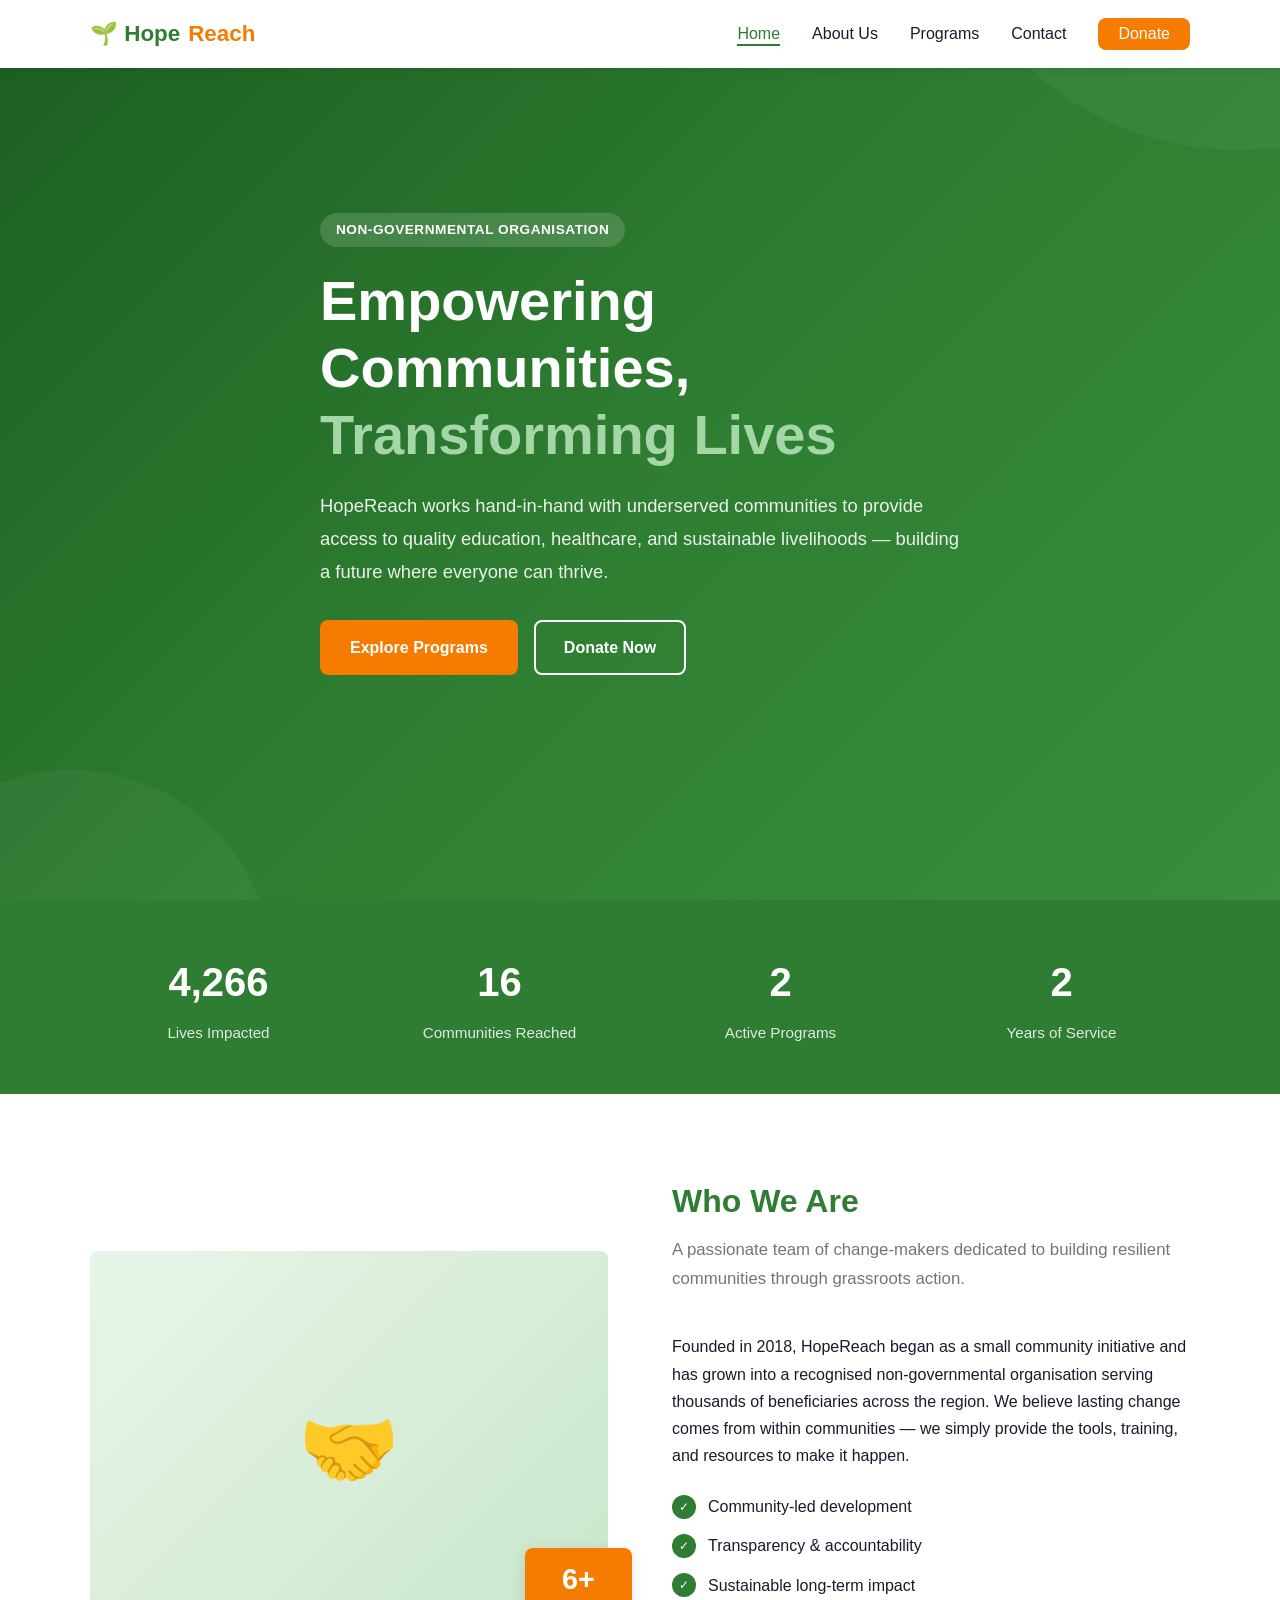
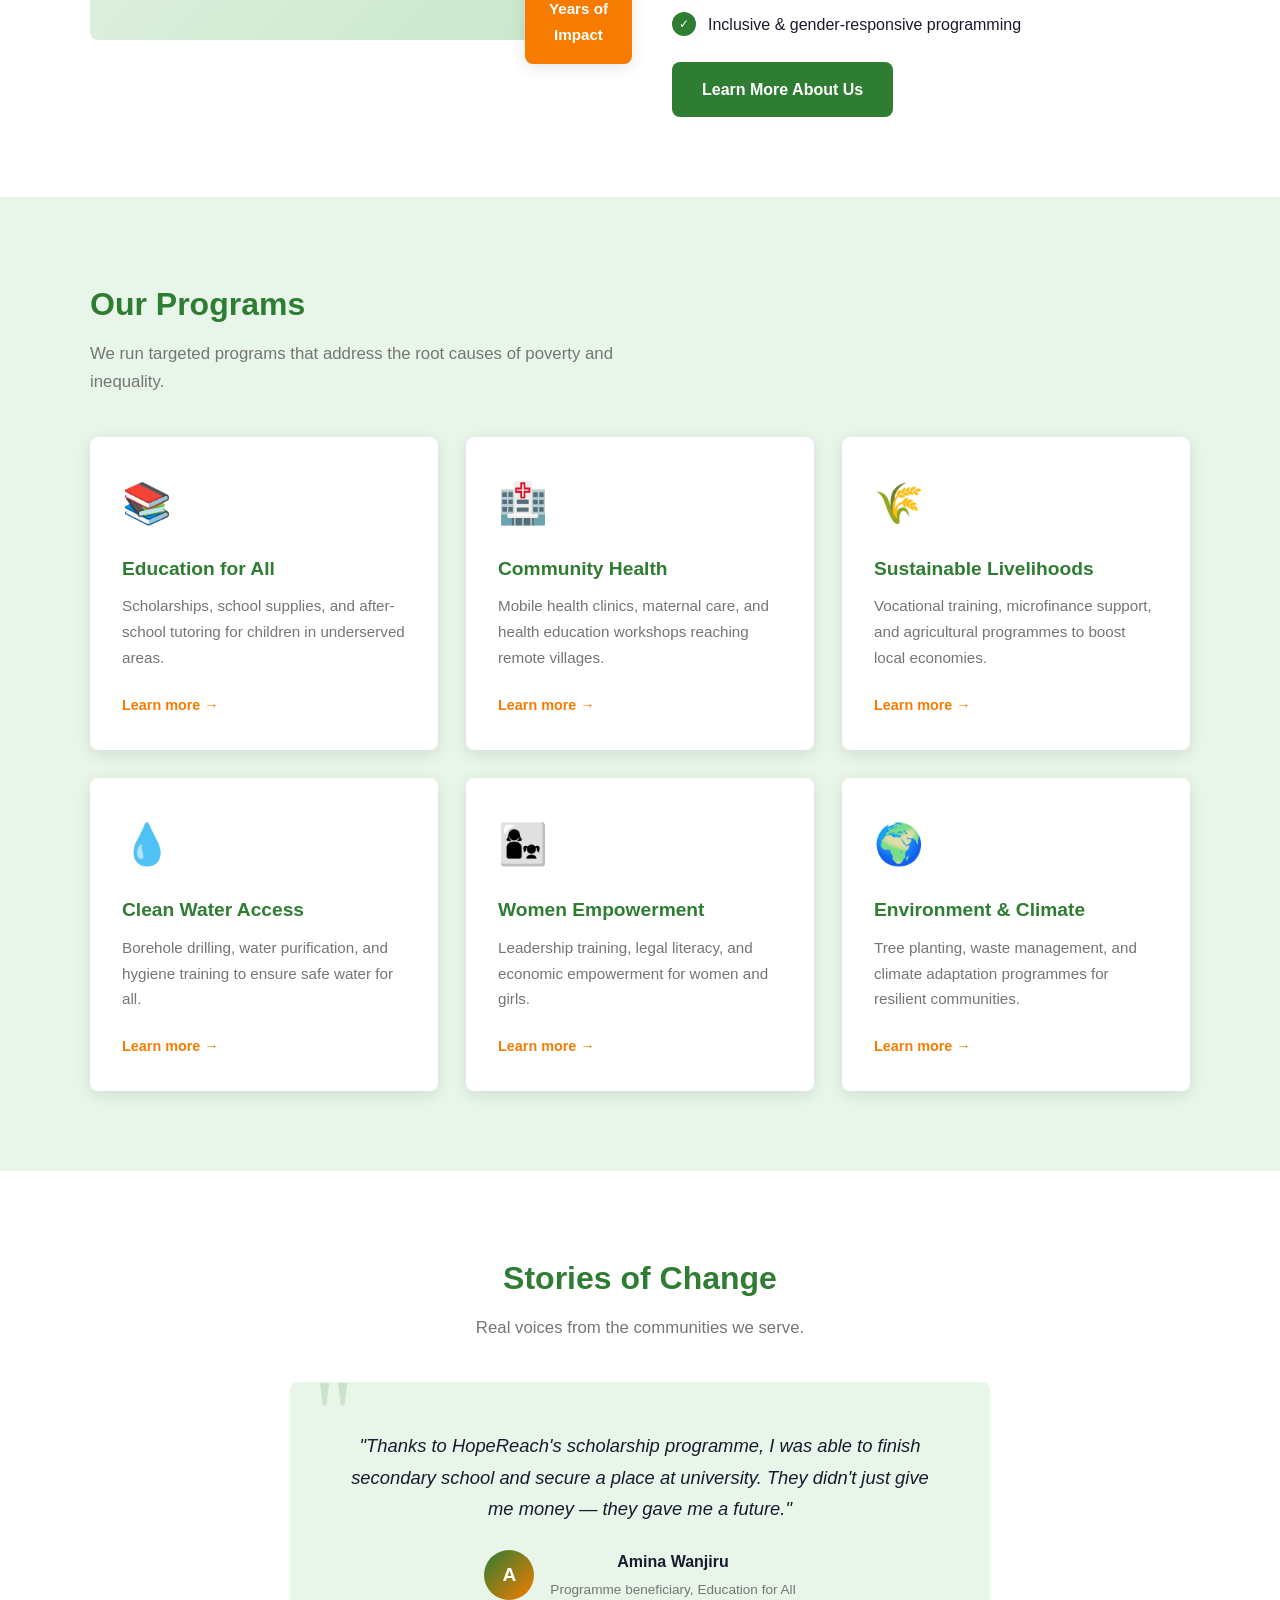
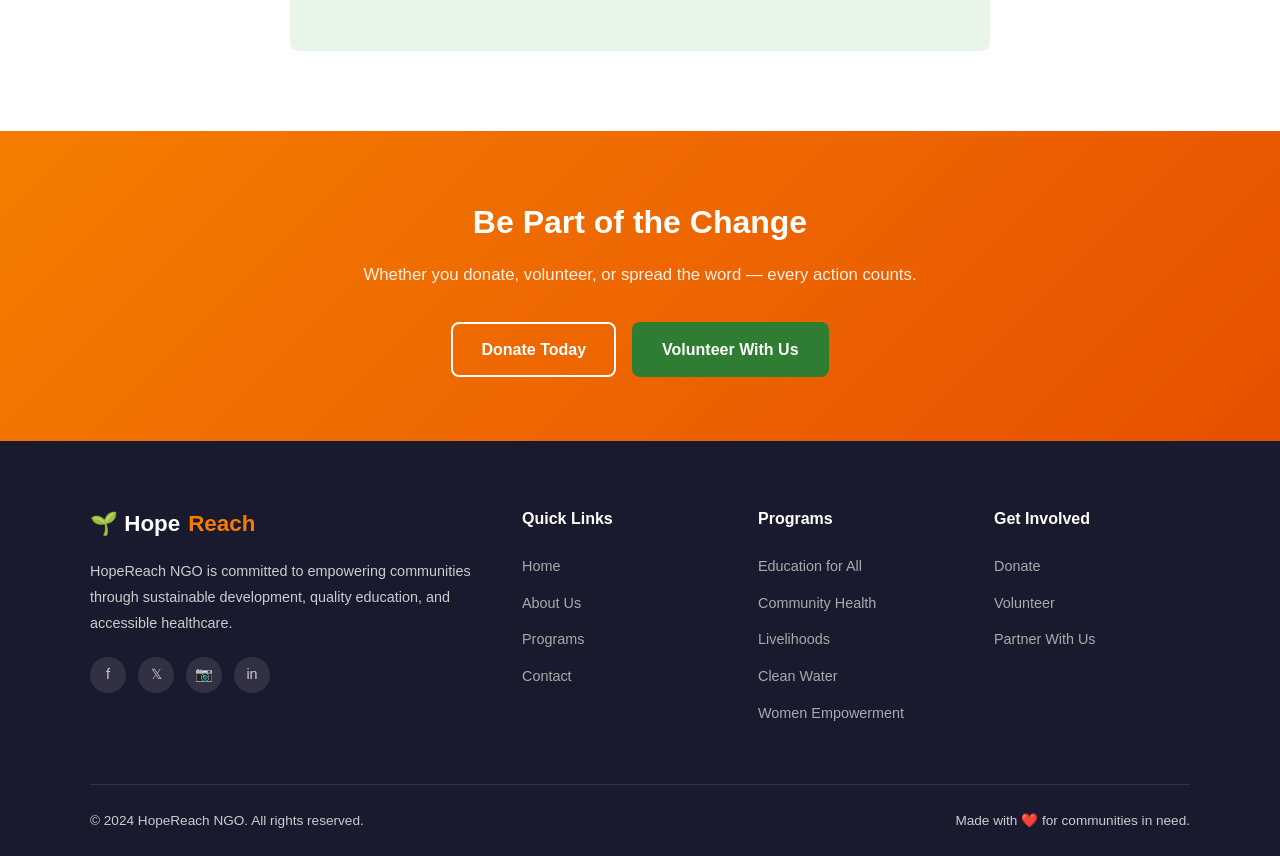
==== index.html @ f16c7e1a "Build complete NGO website with Home, About, Programs, Contact/Donate pages and team work-division A" ====
<!DOCTYPE html>
<html lang="en">
<head>
  <meta charset="UTF-8" />
  <meta name="viewport" content="width=device-width, initial-scale=1.0" />
  <meta name="description" content="HopeReach NGO — Empowering communities through education, healthcare, and sustainable development." />
  <title>HopeReach NGO | Empowering Communities</title>
  <link rel="stylesheet" href="css/style.css" />
</head>
<body>

  <!-- ===== Navigation ===== -->
  <nav class="navbar" id="navbar">
    <div class="nav-container">
      <a href="index.html" class="nav-logo">
        🌱 Hope<span>Reach</span>
      </a>
      <ul class="nav-links" id="navLinks">
        <li><a href="index.html" class="active">Home</a></li>
        <li><a href="about.html">About Us</a></li>
        <li><a href="programs.html">Programs</a></li>
        <li><a href="contact.html">Contact</a></li>
        <li><a href="contact.html#donate" class="nav-cta">Donate</a></li>
      </ul>
      <button class="hamburger" id="hamburger" aria-label="Toggle navigation">
        <span></span>
        <span></span>
        <span></span>
      </button>
    </div>
  </nav>

  <!-- ===== Hero ===== -->
  <section class="hero">
    <div class="container">
      <div class="hero-content">
        <span class="hero-badge">Non-Governmental Organisation</span>
        <h1>Empowering Communities,<br /><span>Transforming Lives</span></h1>
        <p>
          HopeReach works hand-in-hand with underserved communities to provide
          access to quality education, healthcare, and sustainable livelihoods —
          building a future where everyone can thrive.
        </p>
        <div class="hero-actions">
          <a href="programs.html" class="btn btn-secondary">Explore Programs</a>
          <a href="contact.html#donate" class="btn btn-outline">Donate Now</a>
        </div>
      </div>
    </div>
  </section>

  <!-- ===== Impact Stats ===== -->
  <section class="impact-stats">
    <div class="container">
      <div class="stats-grid">
        <div class="stat-item">
          <h3 data-target="12000">0</h3>
          <p>Lives Impacted</p>
        </div>
        <div class="stat-item">
          <h3 data-target="45">0</h3>
          <p>Communities Reached</p>
        </div>
        <div class="stat-item">
          <h3 data-target="8">0</h3>
          <p>Active Programs</p>
        </div>
        <div class="stat-item">
          <h3 data-target="6">0</h3>
          <p>Years of Service</p>
        </div>
      </div>
    </div>
  </section>

  <!-- ===== About Preview ===== -->
  <section class="about-preview">
    <div class="container">
      <div class="grid-2">
        <div class="about-preview-image">
          <div class="image-placeholder">🤝</div>
          <div class="about-badge">
            <span>6+</span>Years of<br />Impact
          </div>
        </div>
        <div class="about-preview-text">
          <h2 class="section-title">Who We Are</h2>
          <p class="section-subtitle">
            A passionate team of change-makers dedicated to building resilient communities
            through grassroots action.
          </p>
          <p>
            Founded in 2018, HopeReach began as a small community initiative and has grown
            into a recognised non-governmental organisation serving thousands of beneficiaries
            across the region. We believe lasting change comes from within communities —
            we simply provide the tools, training, and resources to make it happen.
          </p>
          <ul class="values-list">
            <li>Community-led development</li>
            <li>Transparency &amp; accountability</li>
            <li>Sustainable long-term impact</li>
            <li>Inclusive &amp; gender-responsive programming</li>
          </ul>
          <a href="about.html" class="btn btn-primary">Learn More About Us</a>
        </div>
      </div>
    </div>
  </section>

  <!-- ===== Programs Preview ===== -->
  <section class="programs-preview">
    <div class="container">
      <h2 class="section-title">Our Programs</h2>
      <p class="section-subtitle">
        We run targeted programs that address the root causes of poverty and inequality.
      </p>
      <div class="programs-grid">
        <div class="program-card">
          <div class="program-icon">📚</div>
          <h3>Education for All</h3>
          <p>Scholarships, school supplies, and after-school tutoring for children in underserved areas.</p>
          <a href="programs.html#education">Learn more →</a>
        </div>
        <div class="program-card">
          <div class="program-icon">🏥</div>
          <h3>Community Health</h3>
          <p>Mobile health clinics, maternal care, and health education workshops reaching remote villages.</p>
          <a href="programs.html#health">Learn more →</a>
        </div>
        <div class="program-card">
          <div class="program-icon">🌾</div>
          <h3>Sustainable Livelihoods</h3>
          <p>Vocational training, microfinance support, and agricultural programmes to boost local economies.</p>
          <a href="programs.html#livelihoods">Learn more →</a>
        </div>
        <div class="program-card">
          <div class="program-icon">💧</div>
          <h3>Clean Water Access</h3>
          <p>Borehole drilling, water purification, and hygiene training to ensure safe water for all.</p>
          <a href="programs.html#water">Learn more →</a>
        </div>
        <div class="program-card">
          <div class="program-icon">👩‍👧</div>
          <h3>Women Empowerment</h3>
          <p>Leadership training, legal literacy, and economic empowerment for women and girls.</p>
          <a href="programs.html#women">Learn more →</a>
        </div>
        <div class="program-card">
          <div class="program-icon">🌍</div>
          <h3>Environment &amp; Climate</h3>
          <p>Tree planting, waste management, and climate adaptation programmes for resilient communities.</p>
          <a href="programs.html#environment">Learn more →</a>
        </div>
      </div>
    </div>
  </section>

  <!-- ===== Testimonial ===== -->
  <section class="testimonial-section">
    <div class="container">
      <h2 class="section-title" style="text-align:center;">Stories of Change</h2>
      <p class="section-subtitle" style="text-align:center; margin: 0 auto 2.5rem;">
        Real voices from the communities we serve.
      </p>
      <div class="testimonial-card">
        <p class="testimonial-text">
          "Thanks to HopeReach's scholarship programme, I was able to finish secondary school
          and secure a place at university. They didn't just give me money — they gave me a future."
        </p>
        <div class="testimonial-author">
          <div class="avatar">A</div>
          <div class="author-info">
            <strong>Amina Wanjiru</strong>
            <span>Programme beneficiary, Education for All</span>
          </div>
        </div>
      </div>
    </div>
  </section>

  <!-- ===== CTA Banner ===== -->
  <section class="cta-banner">
    <div class="container">
      <h2>Be Part of the Change</h2>
      <p>Whether you donate, volunteer, or spread the word — every action counts.</p>
      <div class="cta-actions">
        <a href="contact.html#donate" class="btn btn-outline">Donate Today</a>
        <a href="contact.html#volunteer" class="btn btn-primary">Volunteer With Us</a>
      </div>
    </div>
  </section>

  <!-- ===== Footer ===== -->
  <footer class="footer">
    <div class="container">
      <div class="footer-grid">
        <div class="footer-brand">
          <div class="nav-logo">🌱 Hope<span>Reach</span></div>
          <p>
            HopeReach NGO is committed to empowering communities through sustainable
            development, quality education, and accessible healthcare.
          </p>
          <div class="social-links">
            <a href="#" class="social-link" aria-label="Facebook">f</a>
            <a href="#" class="social-link" aria-label="Twitter">𝕏</a>
            <a href="#" class="social-link" aria-label="Instagram">📷</a>
            <a href="#" class="social-link" aria-label="LinkedIn">in</a>
          </div>
        </div>
        <div class="footer-col">
          <h4>Quick Links</h4>
          <ul>
            <li><a href="index.html">Home</a></li>
            <li><a href="about.html">About Us</a></li>
            <li><a href="programs.html">Programs</a></li>
            <li><a href="contact.html">Contact</a></li>
          </ul>
        </div>
        <div class="footer-col">
          <h4>Programs</h4>
          <ul>
            <li><a href="programs.html#education">Education for All</a></li>
            <li><a href="programs.html#health">Community Health</a></li>
            <li><a href="programs.html#livelihoods">Livelihoods</a></li>
            <li><a href="programs.html#water">Clean Water</a></li>
            <li><a href="programs.html#women">Women Empowerment</a></li>
          </ul>
        </div>
        <div class="footer-col">
          <h4>Get Involved</h4>
          <ul>
            <li><a href="contact.html#donate">Donate</a></li>
            <li><a href="contact.html#volunteer">Volunteer</a></li>
            <li><a href="contact.html">Partner With Us</a></li>
          </ul>
        </div>
      </div>
      <div class="footer-bottom">
        <p>&copy; 2024 HopeReach NGO. All rights reserved.</p>
        <p>Made with ❤️ for communities in need.</p>
      </div>
    </div>
  </footer>

  <script src="js/main.js"></script>
</body>
</html>
---- css/style.css ----
/* ===================================================
   NGO-Project — Main Stylesheet
   Owner: Member 1 (Home / Base Styles)
   =================================================== */

/* ---------- Reset & Base ---------- */
*, *::before, *::after {
  box-sizing: border-box;
  margin: 0;
  padding: 0;
}

:root {
  --color-primary:   #2e7d32;   /* forest green  */
  --color-secondary: #f57c00;   /* warm orange   */
  --color-dark:      #1a1a2e;
  --color-light:     #f5f5f5;
  --color-white:     #ffffff;
  --color-gray:      #757575;
  --color-bg-alt:    #e8f5e9;
  --font-heading:    'Segoe UI', Tahoma, Geneva, Verdana, sans-serif;
  --font-body:       'Segoe UI', Tahoma, Geneva, Verdana, sans-serif;
  --transition:      0.3s ease;
  --shadow:          0 4px 16px rgba(0, 0, 0, 0.1);
  --radius:          8px;
  --max-width:       1140px;
}

html {
  scroll-behavior: smooth;
}

body {
  font-family: var(--font-body);
  color: var(--color-dark);
  background-color: var(--color-white);
  line-height: 1.7;
}

a {
  color: inherit;
  text-decoration: none;
}

ul {
  list-style: none;
}

img {
  max-width: 100%;
  display: block;
}

.container {
  max-width: var(--max-width);
  margin: 0 auto;
  padding: 0 1.25rem;
}

.section-title {
  font-size: 2rem;
  font-weight: 700;
  color: var(--color-primary);
  margin-bottom: 0.5rem;
}

.section-subtitle {
  font-size: 1.05rem;
  color: var(--color-gray);
  margin-bottom: 2.5rem;
  max-width: 580px;
}

section {
  padding: 5rem 0;
}

/* ---------- Buttons ---------- */
.btn {
  display: inline-block;
  padding: 0.75rem 1.75rem;
  border-radius: var(--radius);
  font-weight: 600;
  font-size: 1rem;
  cursor: pointer;
  transition: var(--transition);
  border: 2px solid transparent;
}

.btn-primary {
  background-color: var(--color-primary);
  color: var(--color-white);
}

.btn-primary:hover {
  background-color: #1b5e20;
}

.btn-secondary {
  background-color: var(--color-secondary);
  color: var(--color-white);
}

.btn-secondary:hover {
  background-color: #e65100;
}

.btn-outline {
  background-color: transparent;
  color: var(--color-white);
  border-color: var(--color-white);
}

.btn-outline:hover {
  background-color: var(--color-white);
  color: var(--color-primary);
}

/* ---------- Navigation ---------- */
.navbar {
  position: fixed;
  top: 0;
  left: 0;
  width: 100%;
  z-index: 1000;
  background-color: var(--color-white);
  box-shadow: 0 2px 8px rgba(0, 0, 0, 0.08);
  transition: var(--transition);
}

.navbar.scrolled {
  box-shadow: var(--shadow);
}

.nav-container {
  display: flex;
  align-items: center;
  justify-content: space-between;
  height: 68px;
  max-width: var(--max-width);
  margin: 0 auto;
  padding: 0 1.25rem;
}

.nav-logo {
  display: flex;
  align-items: center;
  gap: 0.5rem;
  font-size: 1.4rem;
  font-weight: 700;
  color: var(--color-primary);
}

.nav-logo span {
  color: var(--color-secondary);
}

.nav-links {
  display: flex;
  align-items: center;
  gap: 2rem;
}

.nav-links a {
  font-weight: 500;
  color: var(--color-dark);
  position: relative;
  transition: color var(--transition);
}

.nav-links a::after {
  content: '';
  position: absolute;
  bottom: -4px;
  left: 0;
  width: 0;
  height: 2px;
  background-color: var(--color-primary);
  transition: width var(--transition);
}

.nav-links a:hover,
.nav-links a.active {
  color: var(--color-primary);
}

.nav-links a:hover::after,
.nav-links a.active::after {
  width: 100%;
}

.nav-cta {
  background-color: var(--color-secondary);
  color: var(--color-white) !important;
  padding: 0.45rem 1.25rem;
  border-radius: var(--radius);
}

.nav-cta:hover {
  background-color: #e65100 !important;
}

.nav-cta::after {
  display: none;
}

.hamburger {
  display: none;
  flex-direction: column;
  gap: 5px;
  cursor: pointer;
  background: none;
  border: none;
  padding: 4px;
}

.hamburger span {
  display: block;
  width: 26px;
  height: 2px;
  background-color: var(--color-dark);
  transition: var(--transition);
}

/* ---------- Hero ---------- */
.hero {
  min-height: 100vh;
  background: linear-gradient(135deg, #1b5e20 0%, #2e7d32 50%, #388e3c 100%);
  display: flex;
  align-items: center;
  color: var(--color-white);
  padding-top: 68px;
  position: relative;
  overflow: hidden;
}

.hero::before {
  content: '';
  position: absolute;
  top: -50%;
  right: -20%;
  width: 600px;
  height: 600px;
  background: rgba(255, 255, 255, 0.04);
  border-radius: 50%;
}

.hero::after {
  content: '';
  position: absolute;
  bottom: -30%;
  left: -10%;
  width: 400px;
  height: 400px;
  background: rgba(255, 255, 255, 0.04);
  border-radius: 50%;
}

.hero-content {
  position: relative;
  z-index: 1;
  max-width: 640px;
}

.hero-badge {
  display: inline-block;
  background-color: rgba(255, 255, 255, 0.15);
  color: var(--color-white);
  font-size: 0.85rem;
  font-weight: 600;
  padding: 0.35rem 1rem;
  border-radius: 50px;
  margin-bottom: 1.25rem;
  letter-spacing: 0.04em;
  text-transform: uppercase;
}

.hero h1 {
  font-size: clamp(2.2rem, 5vw, 3.5rem);
  font-weight: 800;
  line-height: 1.2;
  margin-bottom: 1.25rem;
}

.hero h1 span {
  color: #a5d6a7;
}

.hero p {
  font-size: 1.15rem;
  opacity: 0.9;
  margin-bottom: 2rem;
  line-height: 1.8;
}

.hero-actions {
  display: flex;
  gap: 1rem;
  flex-wrap: wrap;
}

/* ---------- Impact Stats ---------- */
.impact-stats {
  background-color: var(--color-primary);
  color: var(--color-white);
  padding: 3rem 0;
}

.stats-grid {
  display: grid;
  grid-template-columns: repeat(4, 1fr);
  gap: 1.5rem;
  text-align: center;
}

.stat-item h3 {
  font-size: 2.5rem;
  font-weight: 800;
  margin-bottom: 0.25rem;
}

.stat-item p {
  font-size: 0.95rem;
  opacity: 0.85;
}

/* ---------- About Preview (Homepage) ---------- */
.about-preview {
  background-color: var(--color-white);
}

.about-preview .grid-2 {
  display: grid;
  grid-template-columns: 1fr 1fr;
  gap: 4rem;
  align-items: center;
}

.about-preview-image {
  position: relative;
}

.image-placeholder {
  width: 100%;
  aspect-ratio: 4/3;
  background: linear-gradient(135deg, var(--color-bg-alt), #c8e6c9);
  border-radius: var(--radius);
  display: flex;
  align-items: center;
  justify-content: center;
  font-size: 5rem;
  color: var(--color-primary);
}

.about-badge {
  position: absolute;
  bottom: -1.5rem;
  right: -1.5rem;
  background-color: var(--color-secondary);
  color: var(--color-white);
  padding: 1rem 1.5rem;
  border-radius: var(--radius);
  font-weight: 700;
  font-size: 0.95rem;
  box-shadow: var(--shadow);
  text-align: center;
}

.about-badge span {
  display: block;
  font-size: 1.8rem;
  line-height: 1.1;
}

.values-list {
  margin: 1.5rem 0;
  display: flex;
  flex-direction: column;
  gap: 0.75rem;
}

.values-list li {
  display: flex;
  align-items: center;
  gap: 0.75rem;
  font-weight: 500;
}

.values-list li::before {
  content: '✓';
  display: inline-flex;
  align-items: center;
  justify-content: center;
  width: 24px;
  height: 24px;
  background-color: var(--color-primary);
  color: var(--color-white);
  border-radius: 50%;
  font-size: 0.75rem;
  flex-shrink: 0;
}

/* ---------- Programs Preview (Homepage) ---------- */
.programs-preview {
  background-color: var(--color-bg-alt);
}

.programs-grid {
  display: grid;
  grid-template-columns: repeat(3, 1fr);
  gap: 1.75rem;
}

.program-card {
  background-color: var(--color-white);
  border-radius: var(--radius);
  padding: 2rem;
  box-shadow: var(--shadow);
  transition: transform var(--transition);
}

.program-card:hover {
  transform: translateY(-4px);
}

.program-icon {
  font-size: 2.5rem;
  margin-bottom: 1rem;
}

.program-card h3 {
  font-size: 1.2rem;
  font-weight: 700;
  margin-bottom: 0.5rem;
  color: var(--color-primary);
}

.program-card p {
  font-size: 0.95rem;
  color: var(--color-gray);
  margin-bottom: 1.25rem;
}

.program-card a {
  color: var(--color-secondary);
  font-weight: 600;
  font-size: 0.9rem;
}

.program-card a:hover {
  text-decoration: underline;
}

/* ---------- Testimonial ---------- */
.testimonial-section {
  background-color: var(--color-white);
  text-align: center;
}

.testimonial-card {
  max-width: 700px;
  margin: 0 auto;
  background-color: var(--color-bg-alt);
  border-radius: var(--radius);
  padding: 3rem;
  position: relative;
}

.testimonial-card::before {
  content: '"';
  font-size: 6rem;
  color: var(--color-primary);
  opacity: 0.15;
  position: absolute;
  top: -1rem;
  left: 1.5rem;
  font-family: serif;
  line-height: 1;
}

.testimonial-text {
  font-size: 1.15rem;
  font-style: italic;
  margin-bottom: 1.5rem;
  color: var(--color-dark);
}

.testimonial-author {
  display: flex;
  align-items: center;
  justify-content: center;
  gap: 1rem;
}

.avatar {
  width: 50px;
  height: 50px;
  border-radius: 50%;
  background: linear-gradient(135deg, var(--color-primary), var(--color-secondary));
  display: flex;
  align-items: center;
  justify-content: center;
  color: var(--color-white);
  font-weight: 700;
  font-size: 1.2rem;
}

.author-info strong {
  display: block;
  font-size: 1rem;
}

.author-info span {
  font-size: 0.85rem;
  color: var(--color-gray);
}

/* ---------- CTA Banner ---------- */
.cta-banner {
  background: linear-gradient(135deg, var(--color-secondary), #e65100);
  color: var(--color-white);
  text-align: center;
  padding: 4rem 0;
}

.cta-banner h2 {
  font-size: 2rem;
  font-weight: 700;
  margin-bottom: 0.75rem;
}

.cta-banner p {
  opacity: 0.9;
  margin-bottom: 2rem;
  font-size: 1.05rem;
}

.cta-actions {
  display: flex;
  gap: 1rem;
  justify-content: center;
  flex-wrap: wrap;
}

/* ---------- Footer ---------- */
.footer {
  background-color: var(--color-dark);
  color: #ccc;
  padding: 4rem 0 1.5rem;
}

.footer-grid {
  display: grid;
  grid-template-columns: 2fr 1fr 1fr 1fr;
  gap: 2.5rem;
  margin-bottom: 3rem;
}

.footer-brand .nav-logo {
  color: var(--color-white);
  margin-bottom: 1rem;
}

.footer-brand p {
  font-size: 0.9rem;
  line-height: 1.8;
}

.footer-col h4 {
  color: var(--color-white);
  font-size: 1rem;
  font-weight: 600;
  margin-bottom: 1.25rem;
}

.footer-col ul li {
  margin-bottom: 0.6rem;
}

.footer-col ul li a {
  font-size: 0.9rem;
  color: #aaa;
  transition: color var(--transition);
}

.footer-col ul li a:hover {
  color: var(--color-white);
}

.social-links {
  display: flex;
  gap: 0.75rem;
  margin-top: 1.25rem;
}

.social-link {
  width: 36px;
  height: 36px;
  border-radius: 50%;
  background-color: rgba(255, 255, 255, 0.1);
  display: flex;
  align-items: center;
  justify-content: center;
  font-size: 0.9rem;
  transition: background-color var(--transition);
}

.social-link:hover {
  background-color: var(--color-primary);
  color: var(--color-white);
}

.footer-bottom {
  border-top: 1px solid rgba(255, 255, 255, 0.1);
  padding-top: 1.5rem;
  display: flex;
  align-items: center;
  justify-content: space-between;
  font-size: 0.85rem;
}

/* ---------- Page Header (inner pages) ---------- */
.page-header {
  background: linear-gradient(135deg, #1b5e20 0%, #2e7d32 100%);
  color: var(--color-white);
  text-align: center;
  padding: 7rem 0 4rem;
  margin-top: 68px;
}

.page-header h1 {
  font-size: 2.8rem;
  font-weight: 800;
  margin-bottom: 0.75rem;
}

.page-header p {
  font-size: 1.1rem;
  opacity: 0.88;
  max-width: 540px;
  margin: 0 auto;
}

.breadcrumb {
  display: flex;
  align-items: center;
  justify-content: center;
  gap: 0.5rem;
  font-size: 0.9rem;
  margin-top: 1rem;
  opacity: 0.75;
}

.breadcrumb a {
  color: var(--color-white);
}

.breadcrumb a:hover {
  text-decoration: underline;
}

/* ---------- Responsive ---------- */
@media (max-width: 992px) {
  .stats-grid {
    grid-template-columns: repeat(2, 1fr);
  }

  .about-preview .grid-2 {
    grid-template-columns: 1fr;
    gap: 2.5rem;
  }

  .programs-grid {
    grid-template-columns: repeat(2, 1fr);
  }

  .footer-grid {
    grid-template-columns: 1fr 1fr;
  }
}

@media (max-width: 768px) {
  .nav-links {
    display: none;
    position: absolute;
    top: 68px;
    left: 0;
    width: 100%;
    background-color: var(--color-white);
    flex-direction: column;
    align-items: flex-start;
    padding: 1.5rem 1.25rem;
    gap: 1.25rem;
    box-shadow: var(--shadow);
  }

  .nav-links.open {
    display: flex;
  }

  .hamburger {
    display: flex;
  }

  .hero {
    padding-top: 88px;
    padding-bottom: 3rem;
  }

  .programs-grid {
    grid-template-columns: 1fr;
  }

  .cta-actions {
    flex-direction: column;
    align-items: center;
  }

  .footer-grid {
    grid-template-columns: 1fr;
  }

  .footer-bottom {
    flex-direction: column;
    gap: 0.5rem;
    text-align: center;
  }
}

@media (max-width: 480px) {
  .stats-grid {
    grid-template-columns: 1fr 1fr;
  }

  .about-badge {
    position: static;
    margin-top: 1rem;
    display: inline-block;
  }
}
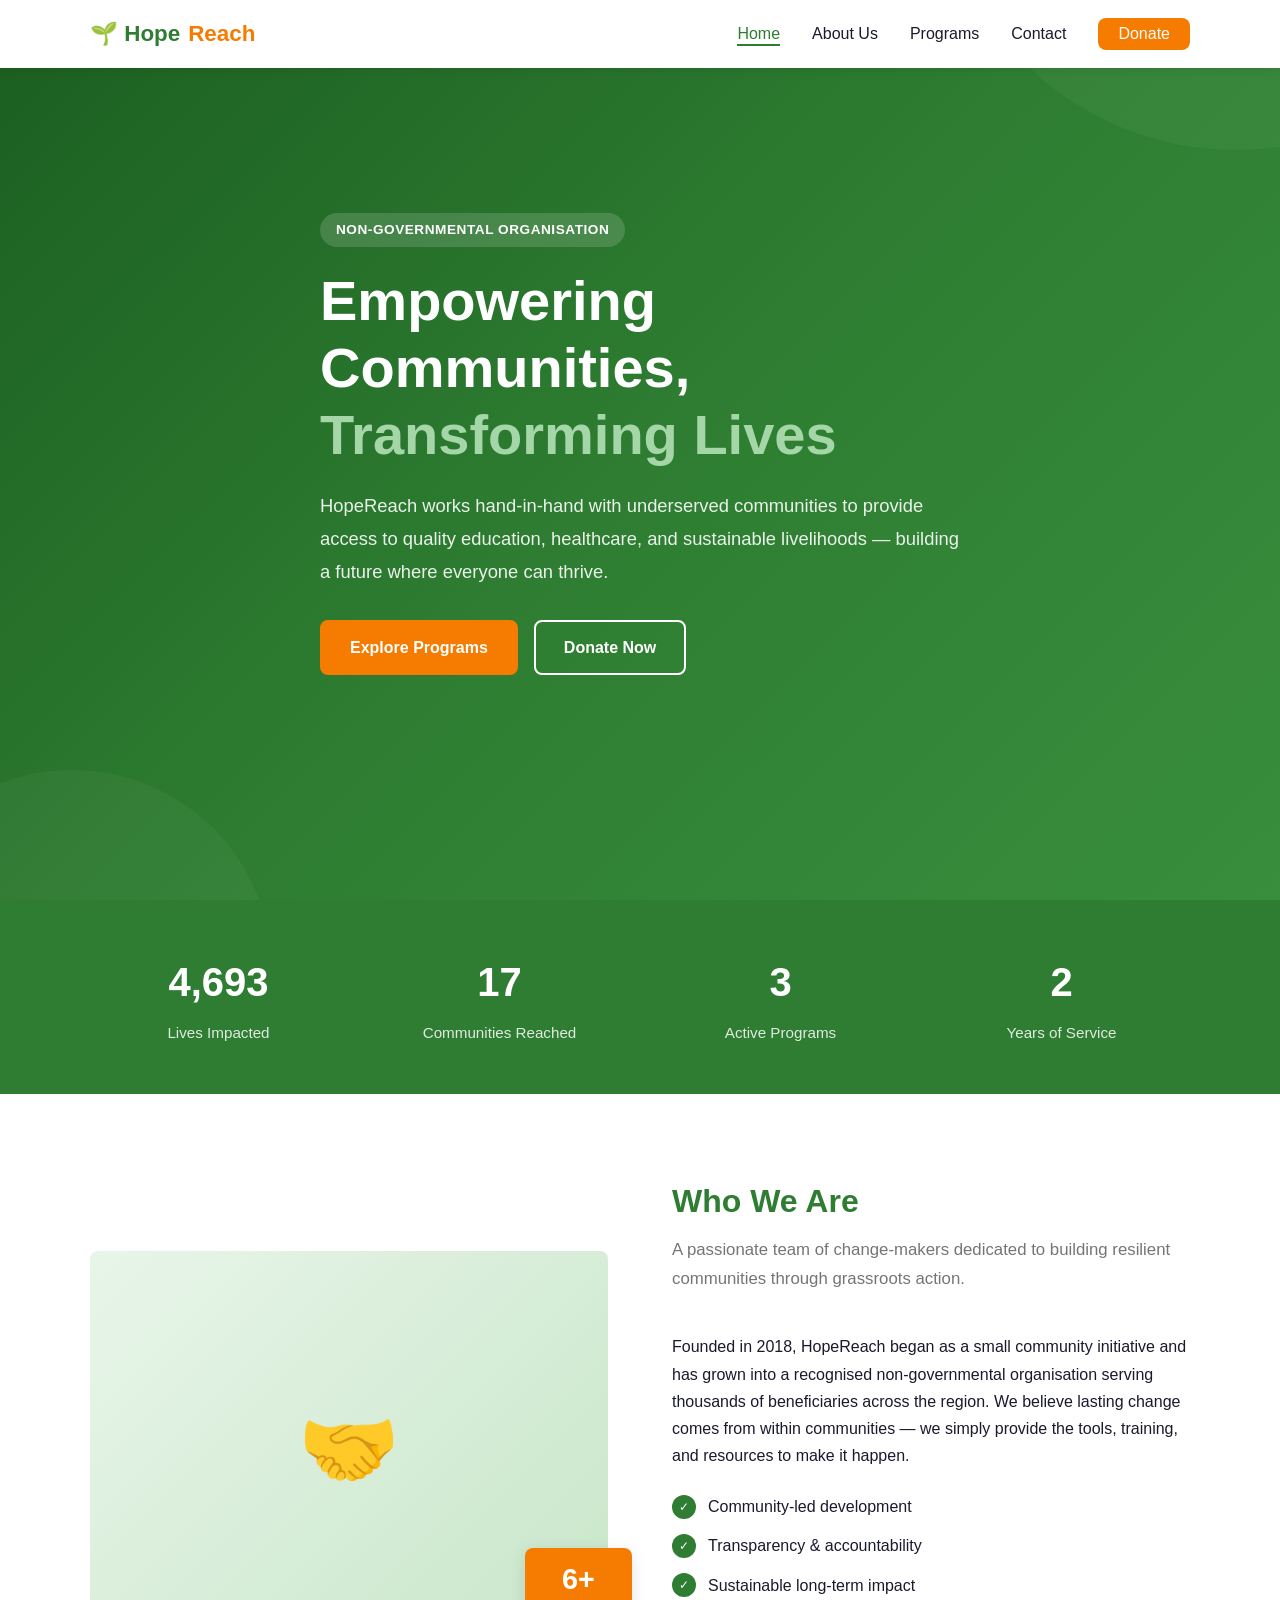
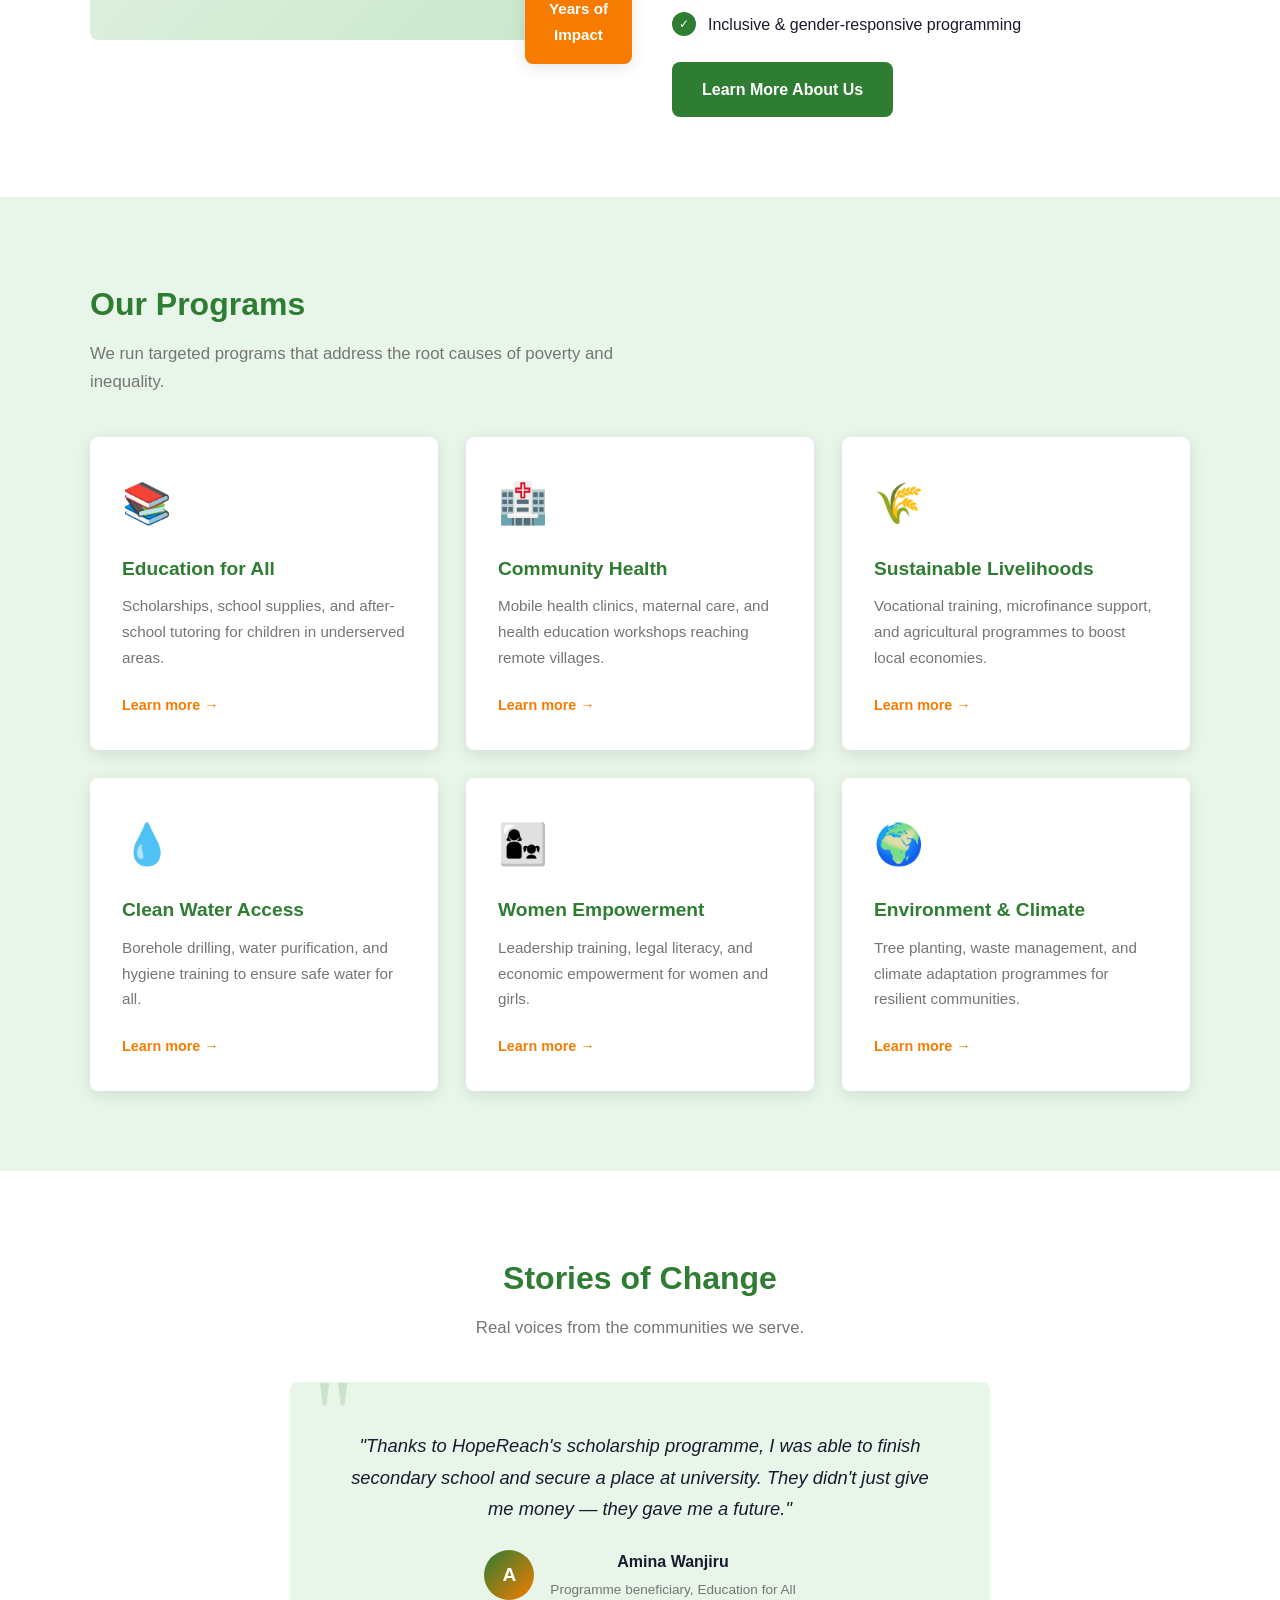
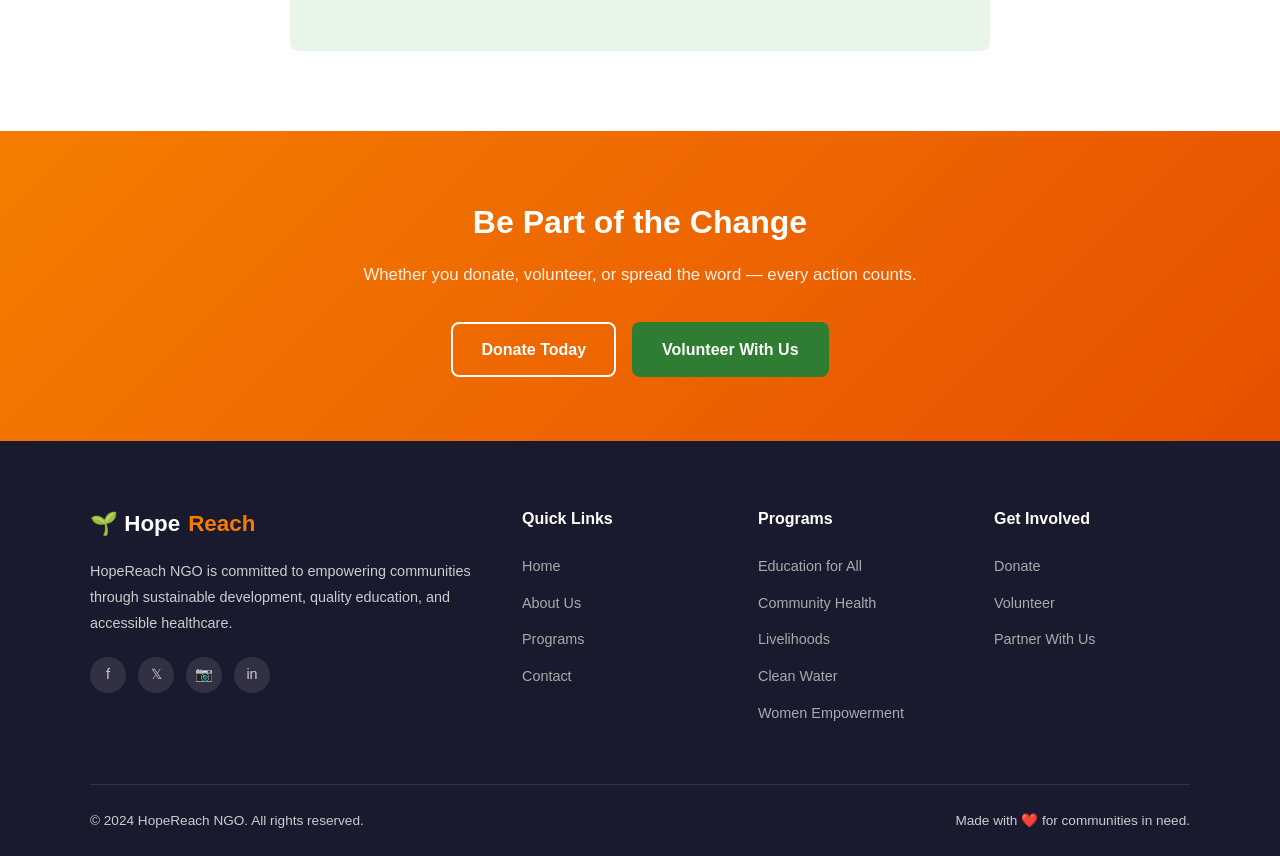
==== commit 98930f65: "Fix email typo and replace inline styles with CSS utility classes Agent-Logs-Url: https://github.com" ====
--- a/index.html
+++ b/index.html
@@ -158,8 +158,8 @@
   <!-- ===== Testimonial ===== -->
   <section class="testimonial-section">
     <div class="container">
-      <h2 class="section-title" style="text-align:center;">Stories of Change</h2>
-      <p class="section-subtitle" style="text-align:center; margin: 0 auto 2.5rem;">
+      <h2 class="section-title text-center">Stories of Change</h2>
+      <p class="section-subtitle centered">
         Real voices from the communities we serve.
       </p>
       <div class="testimonial-card">
--- a/css/style.css
+++ b/css/style.css
@@ -659,7 +659,26 @@
   text-decoration: underline;
 }
 
-/* ---------- Responsive ---------- */
+/* ---------- Utility Classes ---------- */
+.text-center {
+  text-align: center;
+}
+
+.section-subtitle.centered {
+  text-align: center;
+  margin: 0 auto 2.5rem;
+}
+
+.btn-block {
+  width: 100%;
+  padding: 1rem;
+}
+
+.story-image-placeholder {
+  aspect-ratio: 3/4;
+  font-size: 6rem;
+}
+
 @media (max-width: 992px) {
   .stats-grid {
     grid-template-columns: repeat(2, 1fr);
